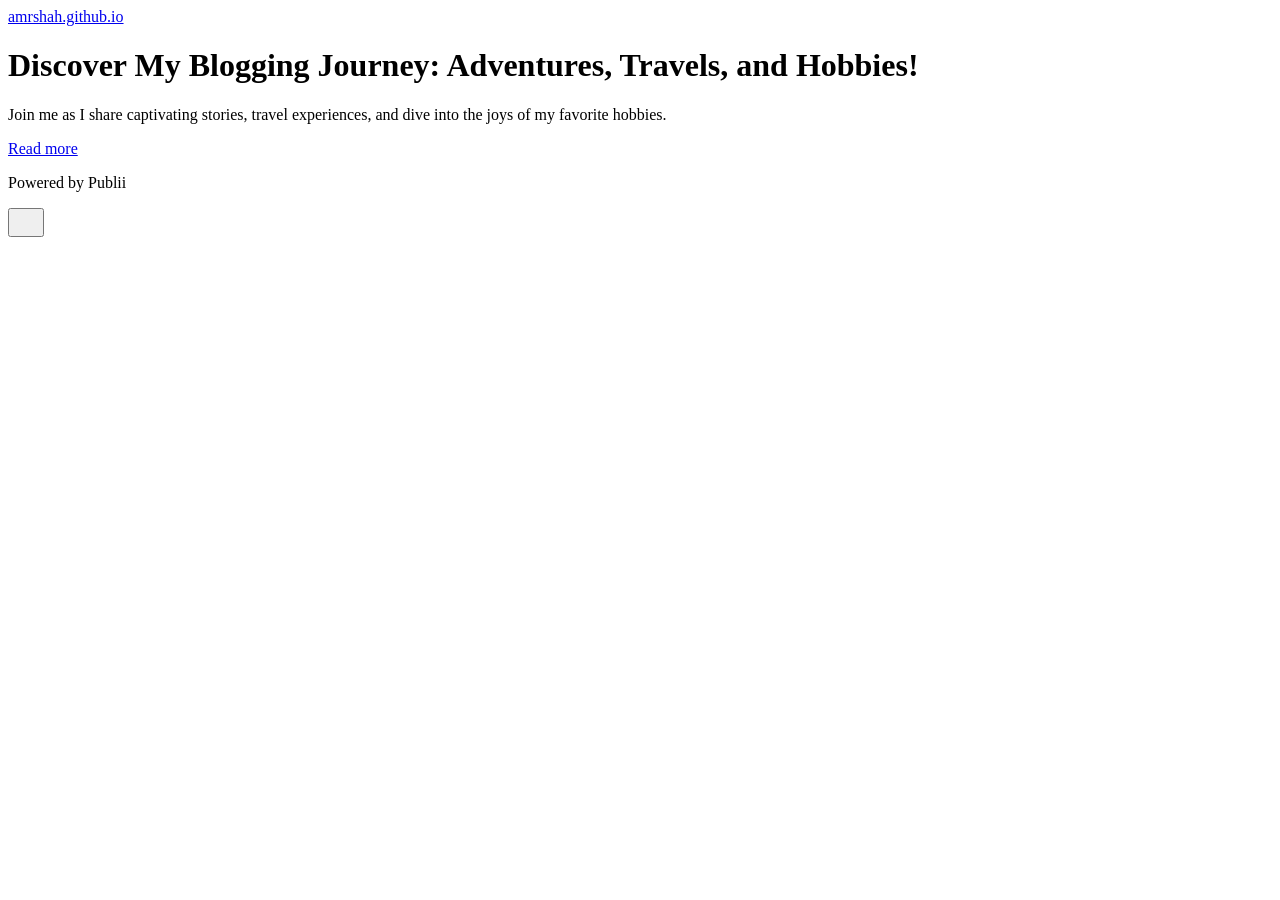
==== index.html @ 698c5c46 "Updated from Publii" ====
<!DOCTYPE html><html lang="en-gb"><head><meta charset="utf-8"><meta http-equiv="X-UA-Compatible" content="IE=edge"><meta name="viewport" content="width=device-width,initial-scale=1"><title>amrshah.github.io</title><meta name="generator" content="Publii Open-Source CMS for Static Site"><link rel="canonical" href="https://amrshah.github.com/me/"><link rel="alternate" type="application/atom+xml" href="https://amrshah.github.com/me/feed.xml" title="amrshah.github.io - RSS"><link rel="alternate" type="application/json" href="https://amrshah.github.com/me/feed.json" title="amrshah.github.io - JSON"><meta property="og:title" content="amrshah.github.io"><meta property="og:site_name" content="amrshah.github.io"><meta property="og:description" content=""><meta property="og:url" content="https://amrshah.github.com/me/"><meta property="og:type" content="website"><link rel="stylesheet" href="https://amrshah.github.com/me/assets/css/style.css?v=11bee19e86e8eda2cf9a60efd975666d"><script type="application/ld+json">{"@context":"http://schema.org","@type":"Organization","name":"amrshah.github.io","url":"https://amrshah.github.com/me/"}</script><noscript><style>img[loading] {
                    opacity: 1;
                }</style></noscript></head><body class="home-template"><header class="top js-header"><a class="logo" href="https://amrshah.github.com/me/">amrshah.github.io</a></header><main><div class="hero hero--noimage"><header class="hero__content"><div class="wrapper"><h1>Discover My Blogging Journey: Adventures, Travels, and Hobbies!</h1><p>Join me as I share captivating stories, travel experiences, and dive into the joys of my favorite hobbies.</p><p><a href="#" class="btn">Read more</a></p></div></header></div><div class="wrapper feed"></div></main><footer class="footer"><div class="wrapper"><div class="footer__copyright"><p>Powered by Publii</p></div><button id="backToTop" class="footer__bttop" aria-label="Back to top" title="Back to top"><svg width="20" height="20"><use xlink:href="https://amrshah.github.com/me/assets/svg/svg-map.svg#toparrow"/></svg></button></div></footer><script defer="defer" src="https://amrshah.github.com/me/assets/js/scripts.min.js?v=700105c316933a8202041b6415abb233"></script><script>window.publiiThemeMenuConfig={mobileMenuMode:'sidebar',animationSpeed:300,submenuWidth: 'auto',doubleClickTime:500,mobileMenuExpandableSubmenus:true,relatedContainerForOverlayMenuSelector:'.top'};</script><script>var images = document.querySelectorAll('img[loading]');
        for (var i = 0; i < images.length; i++) {
            if (images[i].complete) {
                images[i].classList.add('is-loaded');
            } else {
                images[i].addEventListener('load', function () {
                    this.classList.add('is-loaded');
                }, false);
            }
        }</script></body></html>
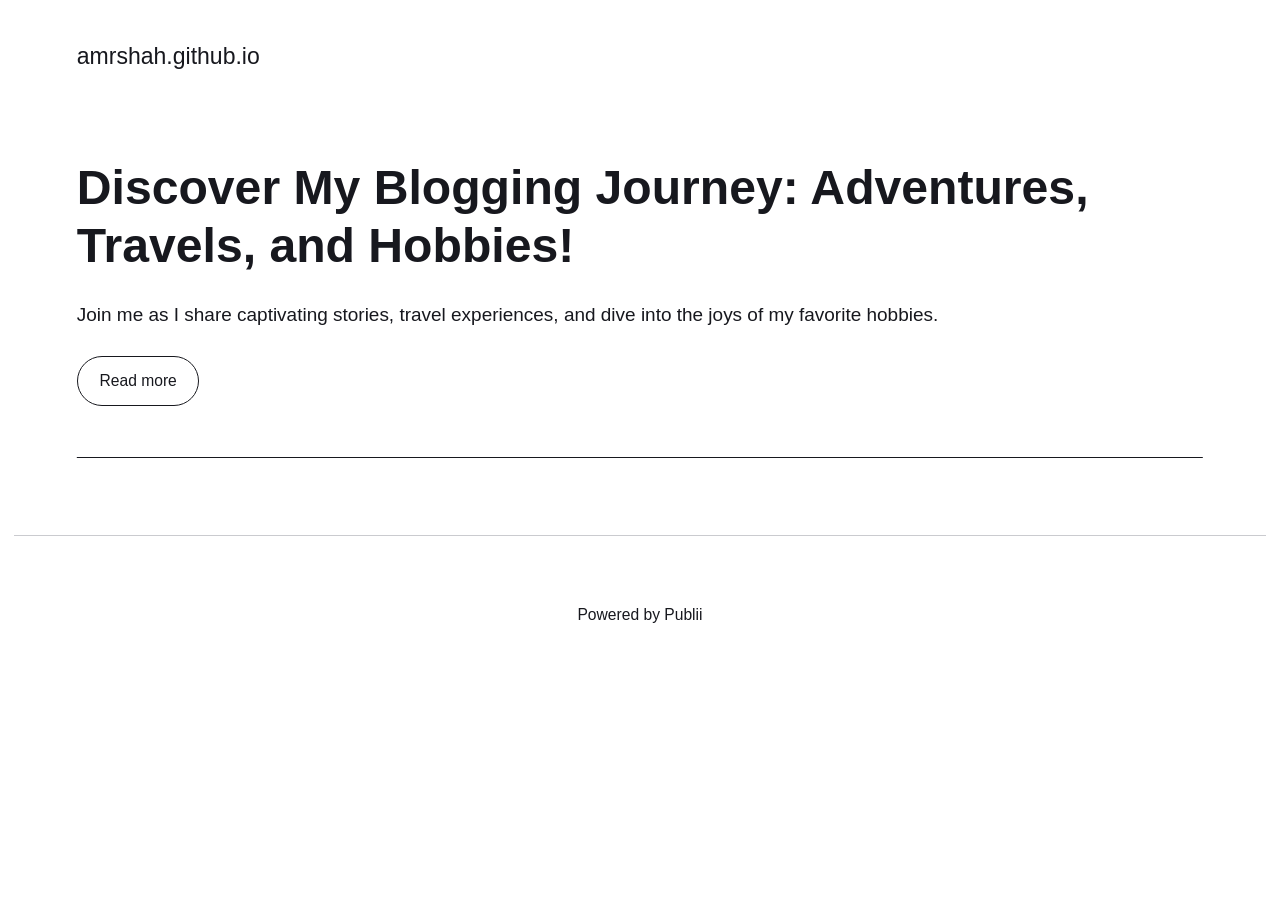
==== commit b138d79a: "Updated from Publii" ====
--- a/index.html
+++ b/index.html
@@ -1,6 +1,6 @@
-<!DOCTYPE html><html lang="en-gb"><head><meta charset="utf-8"><meta http-equiv="X-UA-Compatible" content="IE=edge"><meta name="viewport" content="width=device-width,initial-scale=1"><title>amrshah.github.io</title><meta name="generator" content="Publii Open-Source CMS for Static Site"><link rel="canonical" href="https://amrshah.github.com/me/"><link rel="alternate" type="application/atom+xml" href="https://amrshah.github.com/me/feed.xml" title="amrshah.github.io - RSS"><link rel="alternate" type="application/json" href="https://amrshah.github.com/me/feed.json" title="amrshah.github.io - JSON"><meta property="og:title" content="amrshah.github.io"><meta property="og:site_name" content="amrshah.github.io"><meta property="og:description" content=""><meta property="og:url" content="https://amrshah.github.com/me/"><meta property="og:type" content="website"><link rel="stylesheet" href="https://amrshah.github.com/me/assets/css/style.css?v=11bee19e86e8eda2cf9a60efd975666d"><script type="application/ld+json">{"@context":"http://schema.org","@type":"Organization","name":"amrshah.github.io","url":"https://amrshah.github.com/me/"}</script><noscript><style>img[loading] {
+<!DOCTYPE html><html lang="en-gb"><head><meta charset="utf-8"><meta http-equiv="X-UA-Compatible" content="IE=edge"><meta name="viewport" content="width=device-width,initial-scale=1"><title>amrshah.github.io</title><meta name="generator" content="Publii Open-Source CMS for Static Site"><link rel="canonical" href="https://amrshah.github.io/me/"><link rel="alternate" type="application/atom+xml" href="https://amrshah.github.io/me/feed.xml" title="amrshah.github.io - RSS"><link rel="alternate" type="application/json" href="https://amrshah.github.io/me/feed.json" title="amrshah.github.io - JSON"><meta property="og:title" content="amrshah.github.io"><meta property="og:site_name" content="amrshah.github.io"><meta property="og:description" content=""><meta property="og:url" content="https://amrshah.github.io/me/"><meta property="og:type" content="website"><link rel="stylesheet" href="https://amrshah.github.io/me/assets/css/style.css?v=11bee19e86e8eda2cf9a60efd975666d"><script type="application/ld+json">{"@context":"http://schema.org","@type":"Organization","name":"amrshah.github.io","url":"https://amrshah.github.io/me/"}</script><noscript><style>img[loading] {
                     opacity: 1;
-                }</style></noscript></head><body class="home-template"><header class="top js-header"><a class="logo" href="https://amrshah.github.com/me/">amrshah.github.io</a></header><main><div class="hero hero--noimage"><header class="hero__content"><div class="wrapper"><h1>Discover My Blogging Journey: Adventures, Travels, and Hobbies!</h1><p>Join me as I share captivating stories, travel experiences, and dive into the joys of my favorite hobbies.</p><p><a href="#" class="btn">Read more</a></p></div></header></div><div class="wrapper feed"></div></main><footer class="footer"><div class="wrapper"><div class="footer__copyright"><p>Powered by Publii</p></div><button id="backToTop" class="footer__bttop" aria-label="Back to top" title="Back to top"><svg width="20" height="20"><use xlink:href="https://amrshah.github.com/me/assets/svg/svg-map.svg#toparrow"/></svg></button></div></footer><script defer="defer" src="https://amrshah.github.com/me/assets/js/scripts.min.js?v=700105c316933a8202041b6415abb233"></script><script>window.publiiThemeMenuConfig={mobileMenuMode:'sidebar',animationSpeed:300,submenuWidth: 'auto',doubleClickTime:500,mobileMenuExpandableSubmenus:true,relatedContainerForOverlayMenuSelector:'.top'};</script><script>var images = document.querySelectorAll('img[loading]');
+                }</style></noscript></head><body class="home-template"><header class="top js-header"><a class="logo" href="https://amrshah.github.io/me/">amrshah.github.io</a></header><main><div class="hero hero--noimage"><header class="hero__content"><div class="wrapper"><h1>Discover My Blogging Journey: Adventures, Travels, and Hobbies!</h1><p>Join me as I share captivating stories, travel experiences, and dive into the joys of my favorite hobbies.</p><p><a href="#" class="btn">Read more</a></p></div></header></div><div class="wrapper feed"></div></main><footer class="footer"><div class="wrapper"><div class="footer__copyright"><p>Powered by Publii</p></div><button id="backToTop" class="footer__bttop" aria-label="Back to top" title="Back to top"><svg width="20" height="20"><use xlink:href="https://amrshah.github.io/me/assets/svg/svg-map.svg#toparrow"/></svg></button></div></footer><script defer="defer" src="https://amrshah.github.io/me/assets/js/scripts.min.js?v=700105c316933a8202041b6415abb233"></script><script>window.publiiThemeMenuConfig={mobileMenuMode:'sidebar',animationSpeed:300,submenuWidth: 'auto',doubleClickTime:500,mobileMenuExpandableSubmenus:true,relatedContainerForOverlayMenuSelector:'.top'};</script><script>var images = document.querySelectorAll('img[loading]');
         for (var i = 0; i < images.length; i++) {
             if (images[i].complete) {
                 images[i].classList.add('is-loaded');
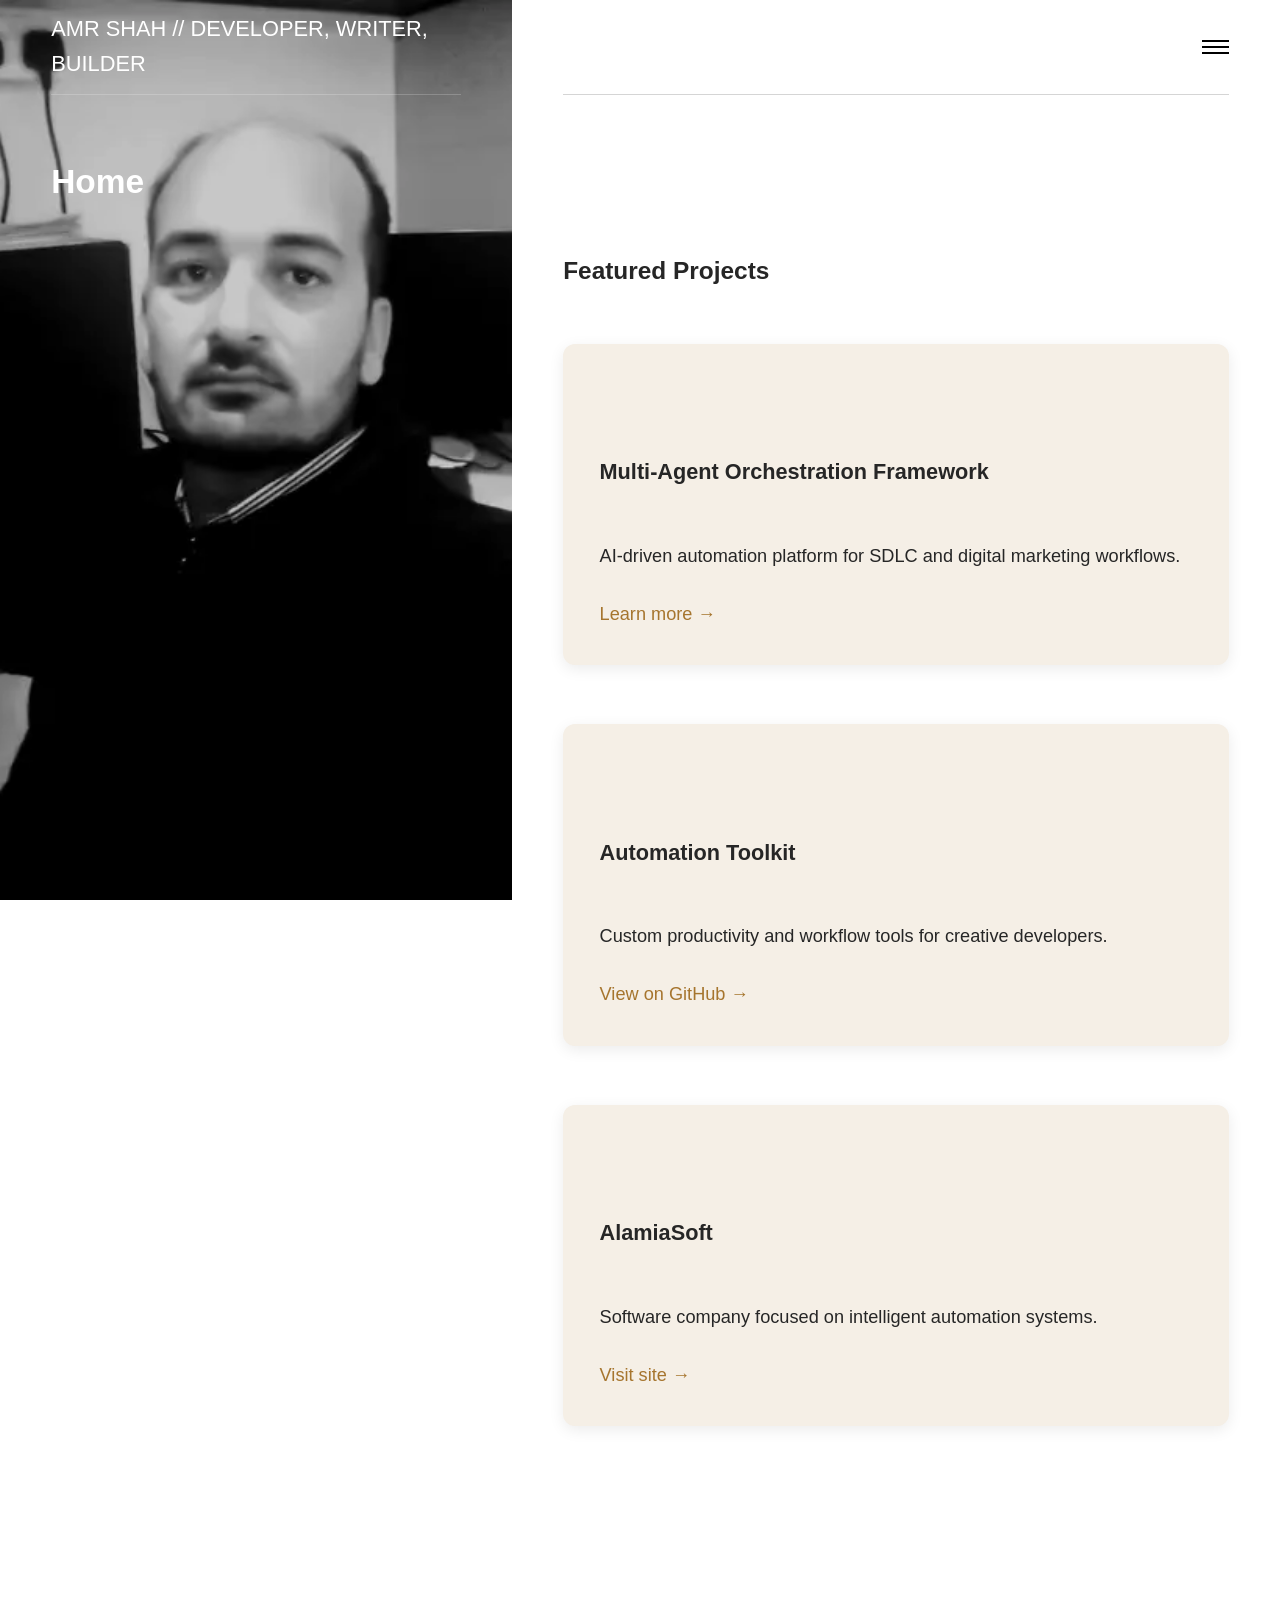
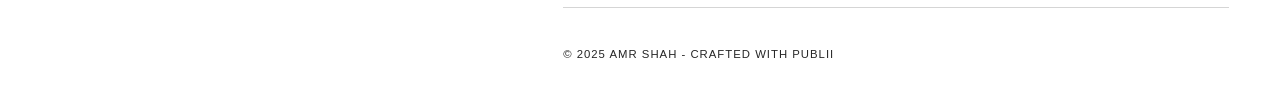
==== commit b62ee273: "Updated from Publii" ====
--- a/index.html
+++ b/index.html
@@ -1,12 +1,13 @@
-<!DOCTYPE html><html lang="en-gb"><head><meta charset="utf-8"><meta http-equiv="X-UA-Compatible" content="IE=edge"><meta name="viewport" content="width=device-width,initial-scale=1"><title>amrshah.github.io</title><meta name="generator" content="Publii Open-Source CMS for Static Site"><link rel="canonical" href="https://amrshah.github.io/me/"><link rel="alternate" type="application/atom+xml" href="https://amrshah.github.io/me/feed.xml" title="amrshah.github.io - RSS"><link rel="alternate" type="application/json" href="https://amrshah.github.io/me/feed.json" title="amrshah.github.io - JSON"><meta property="og:title" content="amrshah.github.io"><meta property="og:site_name" content="amrshah.github.io"><meta property="og:description" content=""><meta property="og:url" content="https://amrshah.github.io/me/"><meta property="og:type" content="website"><link rel="stylesheet" href="https://amrshah.github.io/me/assets/css/style.css?v=11bee19e86e8eda2cf9a60efd975666d"><script type="application/ld+json">{"@context":"http://schema.org","@type":"Organization","name":"amrshah.github.io","url":"https://amrshah.github.io/me/"}</script><noscript><style>img[loading] {
-                    opacity: 1;
-                }</style></noscript></head><body class="home-template"><header class="top js-header"><a class="logo" href="https://amrshah.github.io/me/">amrshah.github.io</a></header><main><div class="hero hero--noimage"><header class="hero__content"><div class="wrapper"><h1>Discover My Blogging Journey: Adventures, Travels, and Hobbies!</h1><p>Join me as I share captivating stories, travel experiences, and dive into the joys of my favorite hobbies.</p><p><a href="#" class="btn">Read more</a></p></div></header></div><div class="wrapper feed"></div></main><footer class="footer"><div class="wrapper"><div class="footer__copyright"><p>Powered by Publii</p></div><button id="backToTop" class="footer__bttop" aria-label="Back to top" title="Back to top"><svg width="20" height="20"><use xlink:href="https://amrshah.github.io/me/assets/svg/svg-map.svg#toparrow"/></svg></button></div></footer><script defer="defer" src="https://amrshah.github.io/me/assets/js/scripts.min.js?v=700105c316933a8202041b6415abb233"></script><script>window.publiiThemeMenuConfig={mobileMenuMode:'sidebar',animationSpeed:300,submenuWidth: 'auto',doubleClickTime:500,mobileMenuExpandableSubmenus:true,relatedContainerForOverlayMenuSelector:'.top'};</script><script>var images = document.querySelectorAll('img[loading]');
-        for (var i = 0; i < images.length; i++) {
-            if (images[i].complete) {
-                images[i].classList.add('is-loaded');
-            } else {
-                images[i].addEventListener('load', function () {
-                    this.classList.add('is-loaded');
-                }, false);
-            }
-        }</script></body></html>+<!DOCTYPE html><html lang="en-us"><head><meta charset="utf-8"><meta http-equiv="X-UA-Compatible" content="IE=edge"><meta name="viewport" content="width=device-width,initial-scale=1"><title>Home - Amr Shah // Developer, Writer, Builder</title><meta name="description" content="Featured Projects Multi-Agent Orchestration Framework AI-driven automation platform for SDLC and digital marketing workflows. Custom productivity and workflow tools for creative developers. Software company focused on intelligent automation systems. Visit site →"><meta name="generator" content="Publii Open-Source CMS for Static Site"><link rel="canonical" href="https://amrshah.github.io/me/"><link rel="alternate" type="application/atom+xml" href="https://amrshah.github.io/me/feed.xml" title="Amr Shah // Developer, Writer, Builder - RSS"><link rel="alternate" type="application/json" href="https://amrshah.github.io/me/feed.json" title="Amr Shah // Developer, Writer, Builder - JSON"><meta property="og:title" content="Home"><meta property="og:site_name" content="Amr Shah // Developer, Writer, Builder"><meta property="og:description" content="Featured Projects Multi-Agent Orchestration Framework AI-driven automation platform for SDLC and digital marketing workflows. Custom productivity and workflow tools for creative developers. Software company focused on intelligent automation systems. Visit site →"><meta property="og:url" content="https://amrshah.github.io/me/"><meta property="og:type" content="article"><link rel="stylesheet" href="https://amrshah.github.io/me/assets/css/style.css?v=f98eaeafffb20b34df2eb70e23acbd01"><script type="application/ld+json">{"@context":"http://schema.org","@type":"Article","mainEntityOfPage":{"@type":"WebPage","@id":"https://amrshah.github.io/me/"},"headline":"Home","datePublished":"2025-11-09T00:08+05:00","dateModified":"2025-11-09T02:25+05:00","description":"Featured Projects Multi-Agent Orchestration Framework AI-driven automation platform for SDLC and digital marketing workflows. Custom productivity and workflow tools for creative developers. Software company focused on intelligent automation systems. Visit site →","author":{"@type":"Person","name":"Ali Raza a.k.a Amr Shah","url":"https://amrshah.github.io/me/authors/ali-raza-aka-amr-shah/"},"publisher":{"@type":"Organization","name":"Ali Raza a.k.a Amr Shah"}}</script><noscript><style>img[loading] {
+                    opacity: 1;
+                }</style></noscript></head><body class="page-template"><div class="container js-container"><nav class="menu"><ul class="navbar__menu"><li class="active"><a href="https://amrshah.github.io/me/" target="_self">Home</a></li><li><a href="https://amrshah.github.io/me/pg2/" target="_self">Page 2</a></li></ul></nav><div class="container__content"><header class="top"><div class="top__item"><a class="logo" href="https://amrshah.github.io/me/">Amr Shah // Developer, Writer, Builder</a></div><div class="top__item top__item--right"><button class="menu-toggle js-menu-toggle" aria-label="Menu" aria-expanded="false"><span class="menu-toggle-box"><span class="menu-toggle-inner">Menu</span></span></button></div></header><main class="main page"><div class="content"><div class="main__left"><figure class="hero"><img src="https://amrshah.github.io/me/media/website/IMG_20200206_122554.jpg" srcset="https://amrshah.github.io/me/media/website/responsive/IMG_20200206_122554-xs.webp 300w, https://amrshah.github.io/me/media/website/responsive/IMG_20200206_122554-sm.webp 480w, https://amrshah.github.io/me/media/website/responsive/IMG_20200206_122554-md.webp 768w, https://amrshah.github.io/me/media/website/responsive/IMG_20200206_122554-lg.webp 1024w, https://amrshah.github.io/me/media/website/responsive/IMG_20200206_122554-xl.webp 1280w, https://amrshah.github.io/me/media/website/responsive/IMG_20200206_122554-2xl.webp 1600w" sizes="(min-width: 1800px) 50vw, (min-width: 900px) 40vw, 100vw" loading="eager" width="2560" height="1920" alt=""></figure><header><h1>Home</h1></header></div><div class="main__right"><div class="content__entry content__entry--full"><h2></h2><p><section><br><h2>Featured Projects</h2><br><div class="projects-grid"><br><div class="card"><br><h3>Multi-Agent Orchestration Framework</h3><br><p>AI-driven automation platform for SDLC and digital marketing workflows.</p><br><a href="#">Learn more →</a><br></div><br><div class="card"><br><h3>Automation Toolkit</h3><br><p>Custom productivity and workflow tools for creative developers.</p><br><a href="#">View on GitHub →</a><br></div><br><div class="card"><br><h3>AlamiaSoft</h3><br><p>Software company focused on intelligent automation systems.</p><br><a href="https://amrshah.github.io/alamiasoft/">Visit site →</a><br></div><br></div><br></section><br></p></div></div></div></main><footer class="footer"><div class="footer__social"><a href="#" class="facebook" aria-label="Facebook"><svg class="icon"><use xlink:href="https://amrshah.github.io/me/assets/svg/svg-map.svg#facebook"/></svg> </a><a href="#" class="twitter" aria-label="Twitter"><svg class="icon"><use xlink:href="https://amrshah.github.io/me/assets/svg/svg-map.svg#twitter"/></svg> </a><a href="#" class="linkedin" aria-label="LinkedIn"><svg class="icon"><use xlink:href="https://amrshah.github.io/me/assets/svg/svg-map.svg#linkedin"/></svg></a></div><div class="footer__copyright">© 2025 Amr Shah - Crafted with Publii</div></footer></div></div><script defer="defer" src="https://amrshah.github.io/me/assets/js/scripts.min.js?v=1ea8317abae2e05fa2a65ed7bbff7ba7"></script><script>var images = document.querySelectorAll('img[loading]');
+   
+           for (var i = 0; i < images.length; i++) {
+               if (images[i].complete) {
+                   images[i].classList.add('is-loaded');
+               } else {
+                   images[i].addEventListener('load', function () {
+                       this.classList.add('is-loaded');
+                   }, false);
+               }
+           }</script></body></html>
